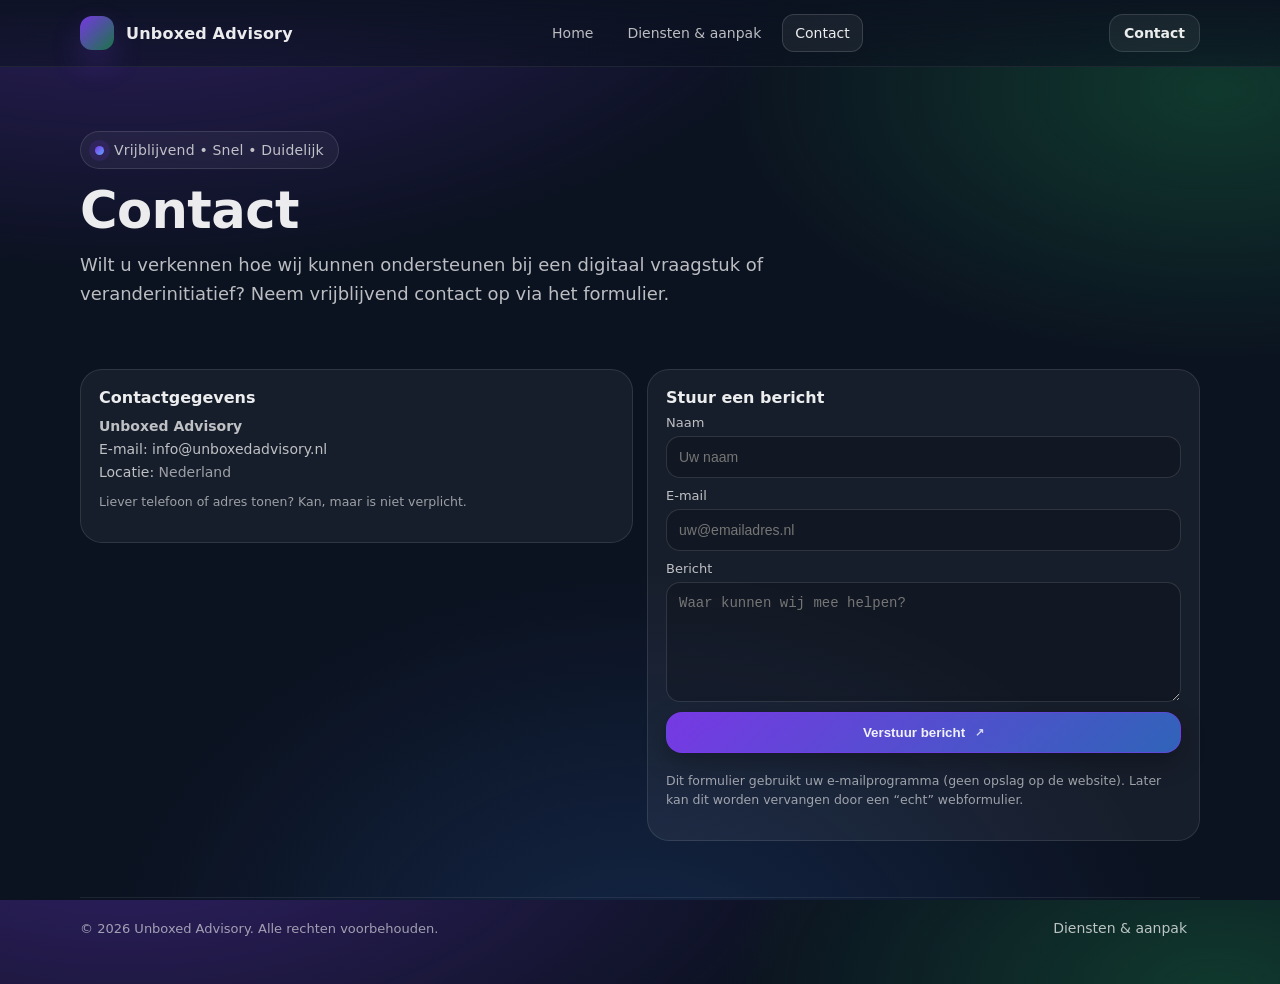
==== contact.html @ f70038c1 "Create contact.html" ====
<!doctype html>
<html lang="nl">
<head>
  <meta charset="utf-8" />
  <meta name="viewport" content="width=device-width, initial-scale=1" />
  <meta name="description" content="Contact — neem vrijblijvend contact op met Unboxed Advisory." />
  <meta name="theme-color" content="#0b1220" />
  <title>Unboxed Advisory — Contact</title>
  <link rel="stylesheet" href="assets/css/styles.css" />
</head>

<body>
  <header class="topbar">
    <div class="wrap topbar-inner">
      <a class="brand" href="index.html" aria-label="Naar home">
        <span class="logo" aria-hidden="true"></span>
        <span>Unboxed Advisory</span>
      </a>

      <nav aria-label="Hoofdnavigatie">
        <a class="navlink" data-nav href="index.html">Home</a>
        <a class="navlink" data-nav href="diensten.html">Diensten & aanpak</a>
        <a class="navlink" data-nav href="contact.html">Contact</a>
      </nav>

      <a class="navbtn" href="contact.html">Contact</a>
    </div>
  </header>

  <main class="wrap">
    <section class="hero" aria-label="Contact intro">
      <span class="pill"><span class="dot" aria-hidden="true"></span> Vrijblijvend • Snel • Duidelijk</span>
      <h1 class="headline">Contact</h1>
      <p class="subhead">
        Wilt u verkennen hoe wij kunnen ondersteunen bij een digitaal vraagstuk of veranderinitiatief?
        Neem vrijblijvend contact op via het formulier.
      </p>
    </section>

    <section class="section" aria-label="Contact blokken">
      <div class="contact">
        <div class="panel">
          <h3>Contactgegevens</h3>
          <p style="margin:0; color: var(--muted); line-height:1.65; font-size:14px;">
            <strong>Unboxed Advisory</strong><br>
            E-mail: <a href="mailto:info@unboxedadvisory.nl">info@unboxedadvisory.nl</a><br>
            Locatie: <span style="color: var(--subtle);">Nederland</span>
          </p>
          <p class="hint">
            Liever telefoon of adres tonen? Kan, maar is niet verplicht.
          </p>
        </div>

        <div class="panel">
          <h3>Stuur een bericht</h3>

          <div class="alert success" id="successMsg" role="status" aria-live="polite">
            Dank! Uw e‑mailprogramma is geopend. Als dat niet werkt, mail naar info@unboxedadvisory.nl.
          </div>
          <div class="alert error" id="errorMsg" role="status" aria-live="polite">
            Oeps, er ging iets mis. Kopieer uw bericht en mail het naar info@unboxedadvisory.nl.
          </div>

          <form id="contactForm" novalidate>
            <label>
              Naam
              <input name="name" type="text" autocomplete="name" placeholder="Uw naam" required />
            </label>

            <label>
              E‑mail
              <input name="email" type="email" autocomplete="email" placeholder="uw@emailadres.nl" required />
            </label>

            <label>
              Bericht
              <textarea name="message" placeholder="Waar kunnen wij mee helpen?" required></textarea>
            </label>

            <button class="btn btn-primary" type="submit">Verstuur bericht <small>↗</small></button>
            <p class="hint">
              Dit formulier gebruikt uw e‑mailprogramma (geen opslag op de website). Later kan dit worden vervangen door een “echt” webformulier.
            </p>
          </form>
        </div>
      </div>
    </section>

    <footer>
      <div class="footer-row">
        <span>© <span id="year"></span> Unboxed Advisory. Alle rechten voorbehouden.</span>
        <span><a class="navlink" href="diensten.html">Diensten & aanpak</a></span>
      </div>
    </footer>
  </main>

  <script src="assets/js/main.js"></script>
</body>
</html>
---- assets/css/styles.css ----
:root{
  --bg: #0b1220;
  --panel: rgba(255,255,255,.06);
  --panel2: rgba(255,255,255,.10);
  --text: rgba(255,255,255,.92);
  --muted: rgba(255,255,255,.72);
  --subtle: rgba(255,255,255,.58);
  --line: rgba(255,255,255,.12);
  --brand: #7c3aed;
  --brand2:#22c55e;
  --shadow: 0 18px 60px rgba(0,0,0,.55);
  --radius: 22px;
  --radius2: 16px;
  --max: 1120px;
}

*{ box-sizing: border-box; }
html, body { height: 100%; }
html{ scroll-behavior: smooth; }
body{
  margin: 0;
  font-family: ui-sans-serif, system-ui, -apple-system, Segoe UI, Roboto, Helvetica, Arial, "Apple Color Emoji","Segoe UI Emoji";
  color: var(--text);
  background:
    radial-gradient(1200px 600px at 10% -10%, rgba(124,58,237,.35), transparent 60%),
    radial-gradient(900px 500px at 95% 10%, rgba(34,197,94,.22), transparent 55%),
    radial-gradient(900px 700px at 50% 110%, rgba(59,130,246,.18), transparent 60%),
    var(--bg);
  overflow-x: hidden;
}

a{ color: inherit; text-decoration: none; }
.wrap{ width: min(var(--max), calc(100% - 48px)); margin: 0 auto; }

.topbar{
  position: sticky;
  top: 0;
  z-index: 30;
  background: linear-gradient(to bottom, rgba(11,18,32,.88), rgba(11,18,32,.55));
  backdrop-filter: blur(14px);
  border-bottom: 1px solid rgba(255,255,255,.08);
}
.topbar-inner{
  display:flex;
  align-items:center;
  justify-content:space-between;
  padding: 14px 0;
  gap: 18px;
}

.brand{
  display:flex; align-items:center; gap:12px;
  font-weight: 800; letter-spacing: .2px; white-space: nowrap;
}
.logo{
  width: 34px; height: 34px; border-radius: 12px;
  background: linear-gradient(135deg, rgba(124,58,237,.95), rgba(34,197,94,.55));
  box-shadow: 0 14px 30px rgba(124,58,237,.22);
}

nav{
  display:flex; align-items:center; gap: 8px;
  flex-wrap: wrap;
  justify-content: flex-end;
}
.navlink{
  padding: 10px 12px;
  border-radius: 12px;
  color: var(--muted);
  font-size: 14px;
  border: 1px solid transparent;
}
.navlink:hover{
  color: var(--text);
  border-color: rgba(255,255,255,.10);
  background: rgba(255,255,255,.04);
}
.navlink.active{
  color: var(--text);
  border-color: rgba(255,255,255,.14);
  background: rgba(255,255,255,.06);
}

.navbtn{
  padding: 10px 14px;
  border-radius: 14px;
  font-weight: 650;
  font-size: 14px;
  border: 1px solid rgba(255,255,255,.12);
  background: rgba(255,255,255,.06);
  color: var(--text);
}
.navbtn:hover{
  transform: translateY(-1px);
  background: rgba(255,255,255,.09);
}

.pill{
  display:inline-flex; align-items:center; gap:10px;
  padding: 10px 14px;
  border: 1px solid var(--line);
  border-radius: 999px;
  background: rgba(255,255,255,.05);
  color: var(--muted);
  font-size: 14px;
  letter-spacing: .2px;
  backdrop-filter: blur(10px);
}
.dot{
  width: 9px; height: 9px; border-radius: 50%;
  background: linear-gradient(135deg, var(--brand), #60a5fa);
  box-shadow: 0 0 0 6px rgba(124,58,237,.15);
}

main{ padding: 46px 0 14px; }
.hero{
  padding: 18px 0 10px;
}
.hero-grid{
  display:grid;
  grid-template-columns: 1.2fr .8fr;
  gap: 18px;
  align-items: start;
}
.headline{
  font-size: clamp(32px, 4.0vw, 52px);
  line-height: 1.06;
  margin: 14px 0 14px;
  letter-spacing: -0.6px;
}
.subhead{
  font-size: 18px;
  line-height: 1.6;
  color: var(--muted);
  max-width: 60ch;
  margin: 0 0 20px;
}

.cta-row{ display:flex; gap: 12px; flex-wrap: wrap; margin: 16px 0 8px; }
.btn{
  display:inline-flex; align-items:center; justify-content:center; gap: 10px;
  padding: 12px 16px;
  border-radius: 16px;
  border: 1px solid rgba(255,255,255,.14);
  background: rgba(255,255,255,.06);
  color: var(--text);
  font-weight: 650;
  box-shadow: 0 10px 24px rgba(0,0,0,.25);
  transition: transform .15s ease, background .15s ease, border-color .15s ease;
}
.btn:hover{ transform: translateY(-1px); background: rgba(255,255,255,.09); border-color: rgba(255,255,255,.18); }
.btn-primary{
  border-color: rgba(124,58,237,.55);
  background: linear-gradient(135deg, rgba(124,58,237,.95), rgba(59,130,246,.70));
}
.btn-primary:hover{
  border-color: rgba(124,58,237,.75);
  background: linear-gradient(135deg, rgba(124,58,237,1), rgba(59,130,246,.85));
}
.btn small{ opacity: .85; font-weight: 600; }

.side{
  border-radius: var(--radius);
  background: linear-gradient(180deg, rgba(255,255,255,.08), rgba(255,255,255,.05));
  border: 1px solid rgba(255,255,255,.12);
  box-shadow: var(--shadow);
  padding: 18px;
}
.side h3{ margin: 2px 0 10px; font-size: 16px; letter-spacing: .2px; }
.side p{ margin: 0 0 14px; color: var(--muted); line-height: 1.6; font-size: 14px; }

.kpi{
  display:grid;
  grid-template-columns: 1fr 1fr;
  gap: 10px;
  margin-top: 12px;
}
.kpi .box{
  border-radius: 16px;
  background: rgba(255,255,255,.05);
  border: 1px solid rgba(255,255,255,.10);
  padding: 12px;
}
.kpi .num{ font-size: 16px; font-weight: 800; margin: 0 0 3px; }
.kpi .lab{ margin: 0; color: var(--subtle); font-size: 13px; line-height: 1.3; }

.section{ padding: 30px 0; }
.section-title{ font-size: 24px; margin: 0 0 10px; letter-spacing: -.2px; }
.section-lead{ margin: 0 0 16px; color: var(--muted); line-height: 1.65; max-width: 72ch; }

.grid{
  display:grid;
  grid-template-columns: repeat(3, 1fr);
  gap: 14px;
  margin-top: 12px;
}
.card{
  border-radius: var(--radius2);
  background: rgba(255,255,255,.05);
  border: 1px solid rgba(255,255,255,.10);
  padding: 16px;
  min-height: 132px;
  transition: transform .15s ease, border-color .15s ease, background .15s ease;
}
.card:hover{
  transform: translateY(-2px);
  border-color: rgba(255,255,255,.16);
  background: rgba(255,255,255,.07);
}
.card h4{ margin: 0 0 8px; font-size: 15px; letter-spacing: .1px; }
.card p{ margin: 0; color: var(--muted); line-height: 1.6; font-size: 14px; }

.split{
  display:grid;
  grid-template-columns: 1fr 1fr;
  gap: 14px;
  margin-top: 10px;
}
.panel{
  border-radius: var(--radius);
  background: rgba(255,255,255,.05);
  border: 1px solid rgba(255,255,255,.10);
  padding: 18px;
}
.panel h3{ margin: 0 0 8px; font-size: 16px; }
.panel ul{ margin: 10px 0 0; padding-left: 18px; color: var(--muted); line-height: 1.75; font-size: 14px; }

.contact{
  display:grid;
  grid-template-columns: 1fr 1fr;
  gap: 14px;
  align-items: start;
}
form{ display:grid; gap: 10px; margin-top: 6px; }
label{ display:grid; gap: 6px; font-size: 13px; color: var(--muted); }
input, textarea{
  width: 100%;
  padding: 12px 12px;
  border-radius: 14px;
  border: 1px solid rgba(255,255,255,.12);
  background: rgba(0,0,0,.18);
  color: var(--text);
  outline: none;
  font-size: 14px;
}
input:focus, textarea:focus{
  border-color: rgba(124,58,237,.7);
  box-shadow: 0 0 0 5px rgba(124,58,237,.18);
}
textarea{ min-height: 120px; resize: vertical; }

.hint{ color: var(--subtle); font-size: 12.5px; line-height: 1.55; margin-top: 8px; }

.alert{
  display:none;
  padding: 10px 12px;
  border-radius: 14px;
  border: 1px solid rgba(255,255,255,.12);
  font-size: 14px;
}
.alert.success{
  background: rgba(34,197,94,.12);
  border-color: rgba(34,197,94,.26);
}
.alert.error{
  background: rgba(239,68,68,.12);
  border-color: rgba(239,68,68,.26);
}

footer{
  margin-top: 26px;
  padding: 22px 0 34px;
  border-top: 1px solid rgba(255,255,255,.08);
  color: var(--subtle);
  font-size: 13px;
}
.footer-row{
  display:flex;
  align-items:center;
  justify-content:space-between;
  gap: 10px;
  flex-wrap: wrap;
}

/* Mobile */
@media (max-width: 900px){
  nav{ display:none; }
  .hero-grid{ grid-template-columns: 1fr; }
  .grid{ grid-template-columns: 1fr; }
  .split{ grid-template-columns: 1fr; }
  .contact{ grid-template-columns: 1fr; }
}

/* Reduced motion */
@media (prefers-reduced-motion: reduce){
  *{ scroll-behavior: auto !important; transition: none !important; }
}
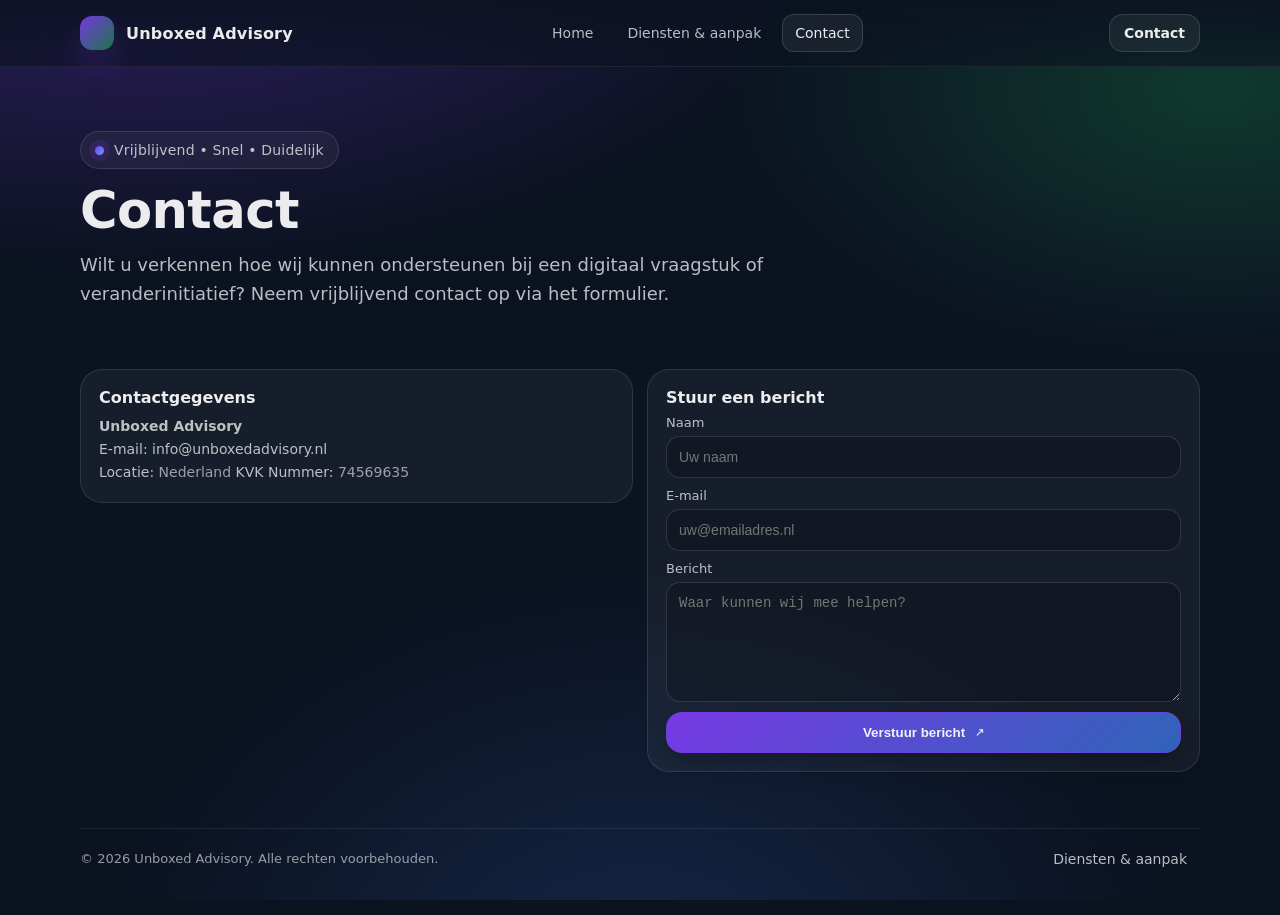
==== commit f6f6ef33: "Update contact.html" ====
--- a/contact.html
+++ b/contact.html
@@ -45,9 +45,7 @@
             <strong>Unboxed Advisory</strong><br>
             E-mail: <a href="mailto:info@unboxedadvisory.nl">info@unboxedadvisory.nl</a><br>
             Locatie: <span style="color: var(--subtle);">Nederland</span>
-          </p>
-          <p class="hint">
-            Liever telefoon of adres tonen? Kan, maar is niet verplicht.
+            KVK Nummer: <span style="color: var(--subtle);">74569635</span>
           </p>
         </div>
 
@@ -78,9 +76,6 @@
             </label>
 
             <button class="btn btn-primary" type="submit">Verstuur bericht <small>↗</small></button>
-            <p class="hint">
-              Dit formulier gebruikt uw e‑mailprogramma (geen opslag op de website). Later kan dit worden vervangen door een “echt” webformulier.
-            </p>
           </form>
         </div>
       </div>
--- a/assets/css/styles.css
+++ b/assets/css/styles.css
@@ -27,6 +27,9 @@
     radial-gradient(900px 700px at 50% 110%, rgba(59,130,246,.18), transparent 60%),
     var(--bg);
   overflow-x: hidden;
+  background-repeat: no-repeat;
+  background-size: cover;
+  background-attachment: fixed;
 }
 
 a{ color: inherit; text-decoration: none; }
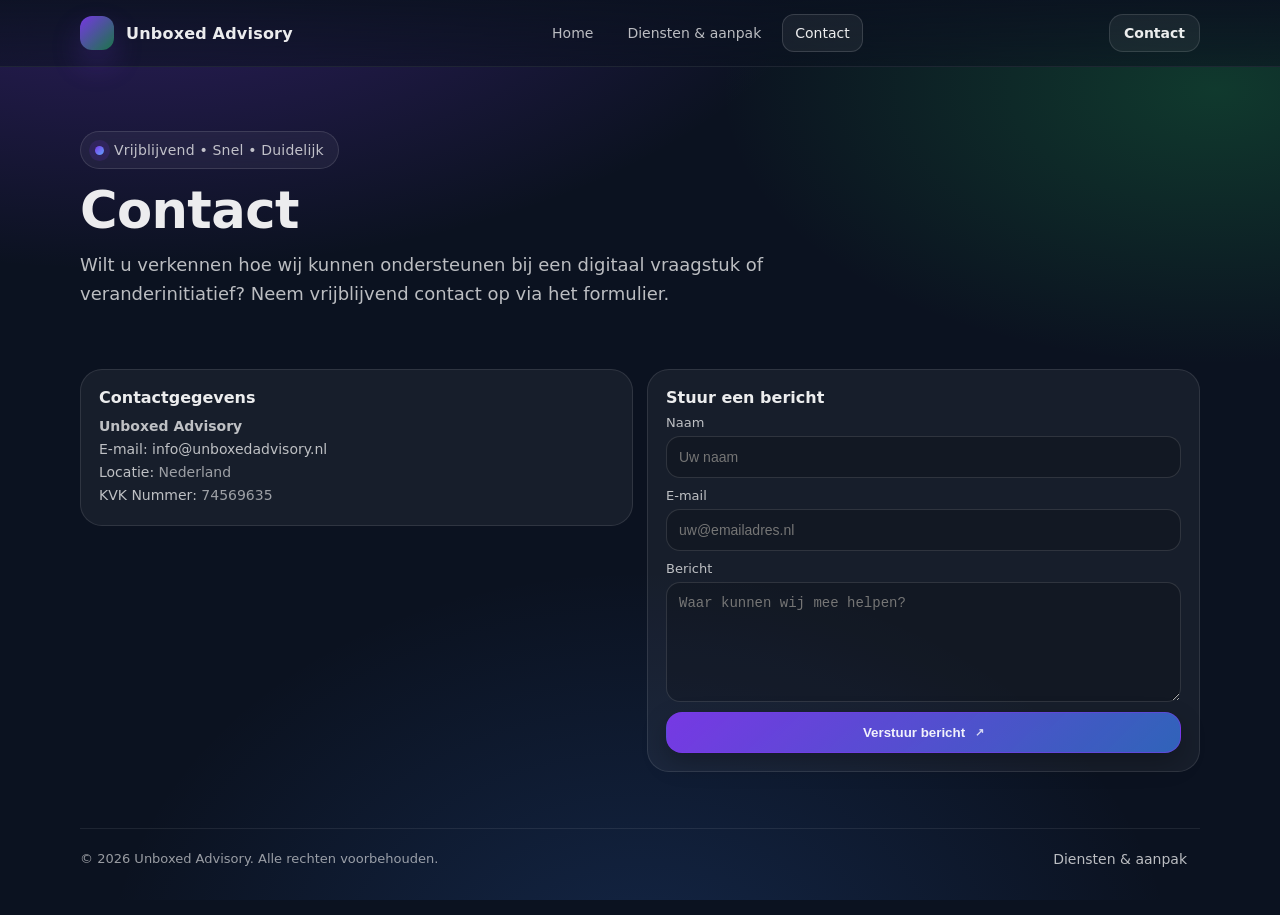
==== commit db6faf62: "Update contact.html" ====
--- a/contact.html
+++ b/contact.html
@@ -44,7 +44,7 @@
           <p style="margin:0; color: var(--muted); line-height:1.65; font-size:14px;">
             <strong>Unboxed Advisory</strong><br>
             E-mail: <a href="mailto:info@unboxedadvisory.nl">info@unboxedadvisory.nl</a><br>
-            Locatie: <span style="color: var(--subtle);">Nederland</span>
+            Locatie: <span style="color: var(--subtle);">Nederland</span><br>
             KVK Nummer: <span style="color: var(--subtle);">74569635</span>
           </p>
         </div>
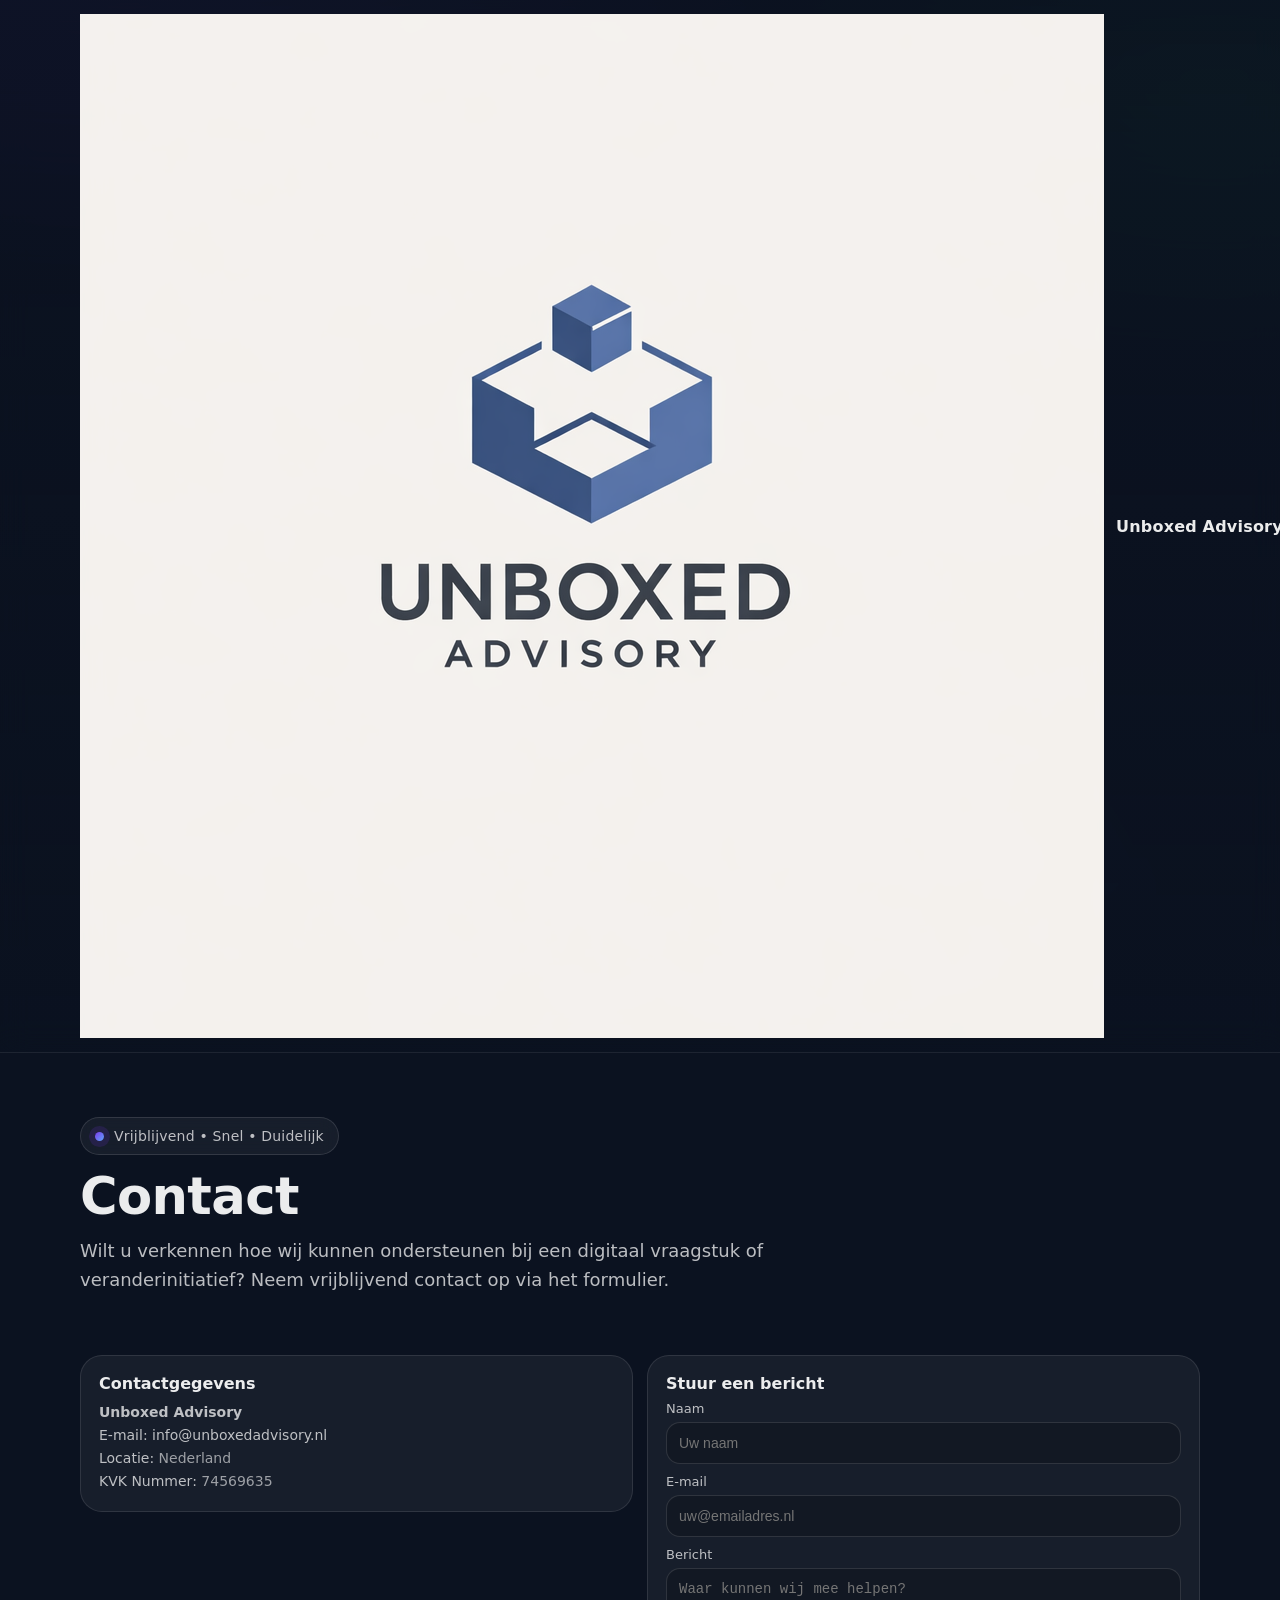
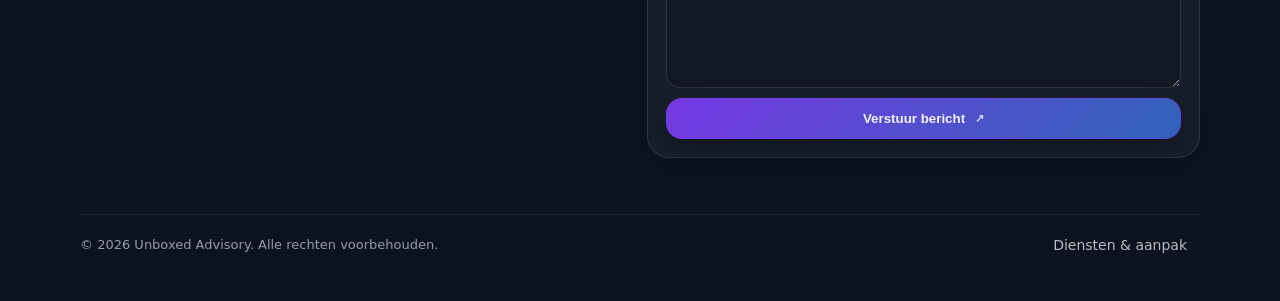
==== commit 09eb6bb8: "Update contact.html" ====
--- a/contact.html
+++ b/contact.html
@@ -13,7 +13,7 @@
   <header class="topbar">
     <div class="wrap topbar-inner">
       <a class="brand" href="index.html" aria-label="Naar home">
-        <span class="logo" aria-hidden="true"></span>
+        <img src="assets/img/logo.png" alt="Unboxed Advisory logo" class="brand-logo">
         <span>Unboxed Advisory</span>
       </a>
 
